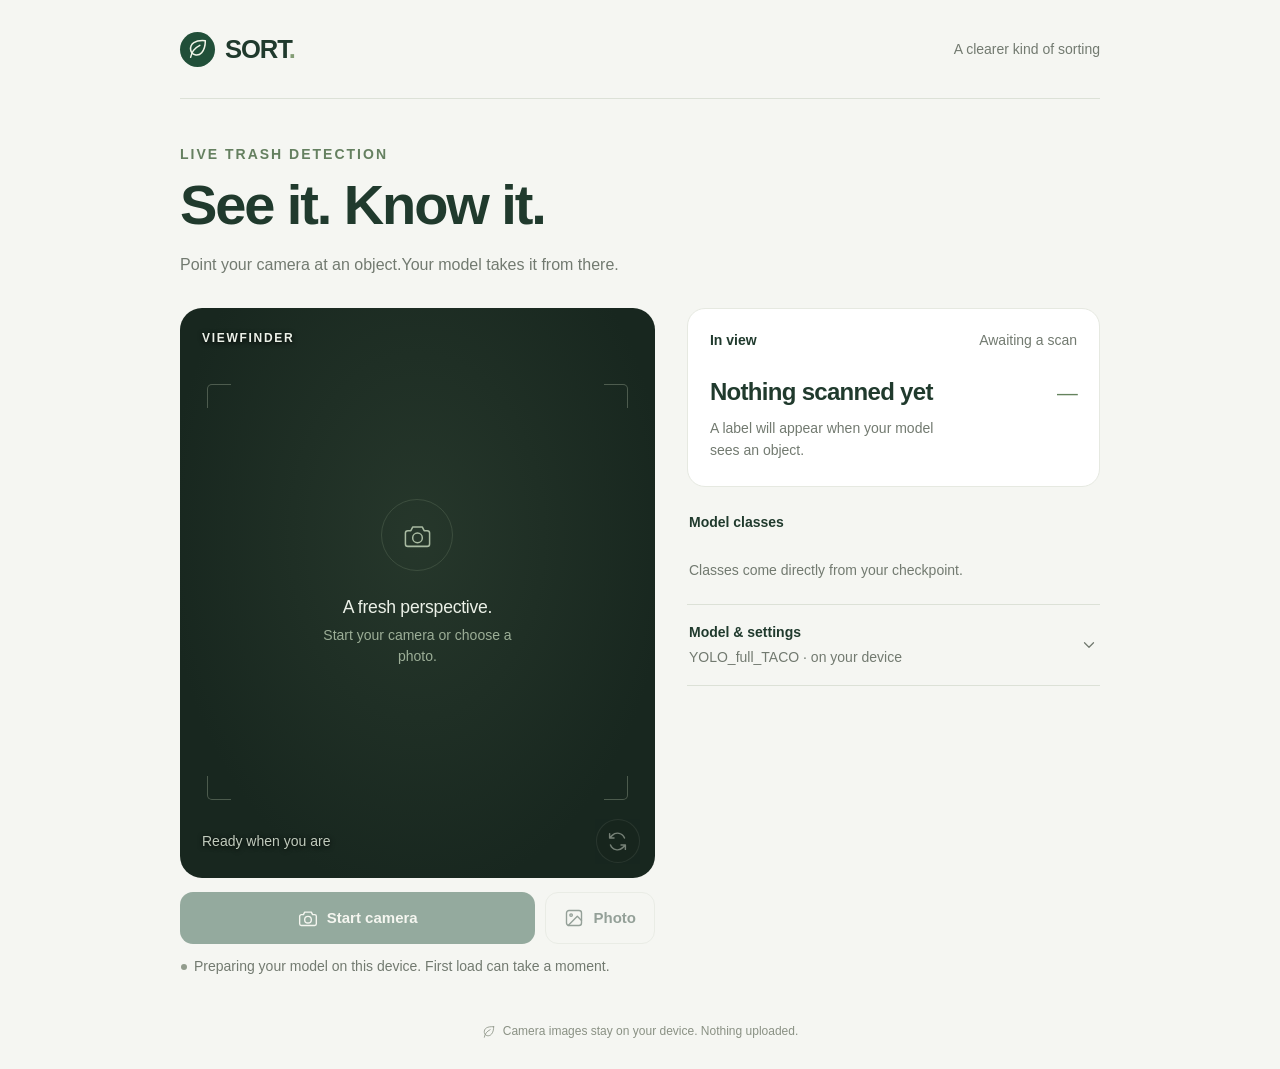
==== index.html @ fa32d5da "Publish SORT with TACO YOLO inference in the browser" ====
<!doctype html>
<html lang="en">
  <head>
    <meta charset="utf-8">
    <meta name="viewport" content="width=device-width, initial-scale=1, viewport-fit=cover">
    <meta name="theme-color" content="#f5f6f2">
    <meta name="description" content="Live trash detection on your phone. Camera images stay on your device.">
    <meta name="apple-mobile-web-app-capable" content="yes">
    <meta name="apple-mobile-web-app-status-bar-style" content="default">
    <title>SORT · Live trash detection</title>
    <link rel="icon" href="./icon.svg" type="image/svg+xml">
    <link rel="manifest" href="./manifest.webmanifest">
    <link rel="stylesheet" href="./styles.css">
    <script src="./browser-runtime.js" defer></script>
    <script src="./app.js" defer></script>
  </head>
  <body>
    <svg class="svg-definitions" xmlns="http://www.w3.org/2000/svg" aria-hidden="true">
      <symbol id="i-camera" viewBox="0 0 24 24"><path d="M8 5 6.5 8H4a2 2 0 0 0-2 2v9a2 2 0 0 0 2 2h16a2 2 0 0 0 2-2v-9a2 2 0 0 0-2-2h-2.5L16 5Z"/><circle cx="12" cy="14" r="4"/></symbol>
      <symbol id="i-flip" viewBox="0 0 24 24"><path d="M20 8a8.5 8.5 0 0 0-14-3L3 8m0-5v5h5M4 16a8.5 8.5 0 0 0 14 3l3-3m0 5v-5h-5"/></symbol>
      <symbol id="i-photo" viewBox="0 0 24 24"><rect x="3" y="3" width="18" height="18" rx="3"/><circle cx="8.5" cy="8.5" r="1.5"/><path d="m21 15-5-5L5 21"/></symbol>
      <symbol id="i-stop" viewBox="0 0 24 24"><rect x="5" y="5" width="14" height="14" rx="3"/></symbol>
      <symbol id="i-chevron" viewBox="0 0 24 24"><path d="m6 9 6 6 6-6"/></symbol>
      <symbol id="i-leaf" viewBox="0 0 24 24"><path d="M20 3C9 2 3 6 4 13c.8 5.7 8 7.4 12 3 3-3.3 4-8 4-13Z"/><path d="M4 21c1-6 4-10 10-13"/></symbol>
    </svg>
    <div class="app-shell">
      <header class="header">
        <a class="brand" href="./" aria-label="SORT home"><span class="brand-icon"><svg><use href="#i-leaf"/></svg></span><span>SORT<span class="brand-period">.</span></span></a>
        <span class="header-caption">A clearer kind of sorting</span>
      </header>

      <main>
        <section class="intro" aria-labelledby="page-title">
          <p class="eyebrow">LIVE TRASH DETECTION</p>
          <h1 id="page-title">See it. Know it.</h1>
          <p class="intro-copy">Point your camera at an object.<br>Your model takes it from there.</p>
        </section>

        <div class="workspace">
          <section class="scanner" aria-label="Camera and image scanner">
            <div class="viewfinder" id="viewfinder">
              <video id="camera" playsinline muted hidden aria-label="Live camera feed"></video>
              <img id="photo-preview" hidden alt="Selected photo for trash detection">
              <canvas id="overlay" aria-hidden="true"></canvas>
              <div class="viewfinder-top"><span class="viewfinder-label">VIEWFINDER</span><span class="live-badge" id="live-badge" hidden><span></span> LIVE</span></div>
              <div class="viewfinder-idle" id="viewfinder-idle">
                <div class="camera-glyph"><svg><use href="#i-camera"/></svg></div>
                <p>A fresh perspective.</p>
                <span>Start your camera or choose a photo.</span>
              </div>
              <div class="frame-corner top-left"></div><div class="frame-corner top-right"></div><div class="frame-corner bottom-left"></div><div class="frame-corner bottom-right"></div>
              <div class="viewfinder-bottom"><span id="scene-caption">Ready when you are</span><button class="icon-button flip-button" id="flip-camera" type="button" aria-label="Switch between front and back cameras" disabled><svg><use href="#i-flip"/></svg></button></div>
            </div>

            <div class="camera-controls">
              <button class="primary-button" id="toggle-camera" type="button"><svg><use id="camera-button-icon" href="#i-camera"/></svg><span id="camera-button-label">Start camera</span></button>
              <button class="secondary-button" id="choose-photo" type="button"><svg><use href="#i-photo"/></svg><span>Photo</span></button>
              <input type="file" id="photo-input" accept="image/*" capture="environment" hidden>
            </div>
            <div class="status-line" role="status" aria-live="polite"><span class="status-indicator" id="status-indicator" data-state="loading"></span><span id="status-text">Connecting to your model…</span></div>
          </section>

          <section class="insights" aria-label="Detection results and model settings">
            <div class="result-card">
              <div class="section-heading"><h2>In view</h2><span class="timing" id="timing">Awaiting a scan</span></div>
              <div class="primary-result"><div><p class="result-name" id="result-name">Nothing scanned yet</p><p class="result-description" id="result-description">A label will appear when your model sees an object.</p></div><span class="result-confidence" id="result-confidence">—</span></div>
              <div id="detections" class="detections" hidden></div>
            </div>

            <div class="class-section"><div class="section-heading"><h2 id="classes-title">Model classes</h2><span class="class-count" id="class-count"></span></div><div class="class-chips" id="class-chips"></div><p class="class-note" id="class-note">Classes come directly from your checkpoint.</p></div>

            <details class="model-settings" id="model-settings">
              <summary><span><span class="settings-title">Model &amp; settings</span><span class="settings-subtitle" id="model-summary">YOLO_full_TACO · on your device</span></span><svg><use href="#i-chevron"/></svg></summary>
              <div class="settings-content">
                <p class="field-label">YOUR MODEL</p>
                <code class="model-path" id="model-path">YOLO_full_TACO</code>
                <p class="settings-copy">The TACO-trained model runs on your phone. The first download is about 78 MB; speed depends on your device.</p>
                <button class="reload-button" id="reload-model" type="button">Reload model</button>
                <p class="model-message" id="model-message"></p>
                <div class="confidence-heading"><label for="confidence">Minimum confidence</label><output id="confidence-value" for="confidence">35%</output></div>
                <input type="range" id="confidence" min="0" max="100" step="1" value="35">
                <p class="settings-copy confidence-copy">Higher values show fewer, more confident detections.</p>
              </div>
            </details>
          </section>
        </div>
      </main>
      <footer><svg><use href="#i-leaf"/></svg><span>Camera images stay on your device. Nothing uploaded.</span></footer>
      <noscript><p class="noscript">Enable JavaScript to use the camera and see model predictions.</p></noscript>
    </div>
  </body>
</html>
---- styles.css ----
:root{color-scheme:light;--page:#f5f6f2;--ink:#203a2d;--muted:#727a70;--line:#dce1d7;--green:#214f39;--mint:#e5eddf;--white:#fff;--danger:#a34632;--amber:#93682d;font-family:Inter,"Avenir Next",Avenir,-apple-system,BlinkMacSystemFont,"Segoe UI",sans-serif;font-size:16px;line-height:1.5;font-synthesis:none}*{box-sizing:border-box}body{margin:0;background:var(--page);color:var(--ink);-webkit-font-smoothing:antialiased}button,input,summary{font:inherit}button,a,input,summary{-webkit-tap-highlight-color:transparent}button{cursor:pointer}button:disabled{cursor:default;opacity:.45}button:focus-visible,a:focus-visible,summary:focus-visible,input:focus-visible{outline:3px solid #86a78a;outline-offset:4px}svg{width:24px;height:24px;fill:none;stroke:currentColor;stroke-width:1.65;stroke-linecap:round;stroke-linejoin:round;flex-shrink:0}.svg-definitions{position:absolute;width:0;height:0;overflow:hidden}[hidden]{display:none!important}.app-shell{max-width:1000px;margin:auto;padding:0 40px}.header{display:flex;justify-content:space-between;align-items:center;padding:30px 0;border-bottom:1px solid var(--line)}.brand{display:inline-flex;align-items:center;gap:10px;color:var(--ink);text-decoration:none;font-size:1.6rem;letter-spacing:-1.1px;font-weight:800}.brand-period{color:#839d75}.brand-icon{display:grid;place-items:center;width:35px;height:35px;border-radius:50%;background:var(--green);color:#f2f5e9}.brand-icon svg{width:22px;height:22px}.header-caption{font-size:.875rem;color:var(--muted)}.intro{padding:45px 0 30px}.eyebrow{font-size:.875rem;letter-spacing:2px;font-weight:650;margin:0 0 8px;color:#658060}h1{font-size:clamp(2.35rem,5vw,3.5rem);line-height:1.13;letter-spacing:-2.1px;font-weight:550;margin:0}.intro-copy{color:var(--muted);margin:15px 0 0;font-size:1rem;line-height:1.65}.workspace{display:grid;grid-template-columns:minmax(0,1.15fr) minmax(0,1fr);gap:32px;align-items:start}.scanner,.insights{min-width:0}.viewfinder{position:relative;aspect-ratio:4/5;width:100%;max-height:570px;border-radius:22px;overflow:hidden;background:radial-gradient(ellipse at 50% 40%,#26372b 0,#18271f 75%);color:#ecf1e8;isolation:isolate}.viewfinder video,.viewfinder>img{position:absolute;inset:0;width:100%;height:100%;object-fit:contain;z-index:0}.viewfinder>canvas{position:absolute;inset:0;width:100%;height:100%;z-index:1;pointer-events:none}.viewfinder-top,.viewfinder-bottom{position:absolute;left:22px;right:22px;display:flex;justify-content:space-between;align-items:center;gap:8px;z-index:2}.viewfinder-top{top:21px}.viewfinder-label{font-size:.75rem;letter-spacing:1.7px;font-weight:600;text-shadow:0 1px 5px #000}.live-badge{display:flex;align-items:center;gap:6px;background:#163624cc;padding:5px 9px;border-radius:30px;font-size:.75rem;letter-spacing:1.2px}.live-badge>span{width:6px;height:6px;border-radius:50%;background:#bfe799}.viewfinder-bottom{bottom:15px;left:22px;right:15px}.viewfinder-bottom>span{color:#c1cbbd;font-size:.875rem;text-shadow:0 1px 5px #000;max-width:calc(100% - 55px)}.icon-button{width:44px;height:44px;display:grid;place-items:center;border:1px solid #f3f6ef2e;background:#17241bc9;border-radius:50%;color:#e8eee1}.icon-button svg{width:21px;height:21px}.viewfinder-idle{position:absolute;inset:0;display:flex;flex-direction:column;justify-content:center;align-items:center;text-align:center;padding:30px 25px 50px}.camera-glyph{width:72px;height:72px;display:grid;place-items:center;border:1px solid #82977d40;border-radius:50%;color:#a9bba2;margin-bottom:7px}.camera-glyph svg{width:29px;height:29px;stroke-width:1.25}.viewfinder-idle p{font-size:1.1rem;font-weight:500;margin:16px 0 4px;letter-spacing:-.25px}.viewfinder-idle>span{font-size:.875rem;color:#9cae97;max-width:230px}.frame-corner{position:absolute;width:24px;height:24px;border-color:#c5d4bb4d;border-style:solid;z-index:1;pointer-events:none}.top-left{left:27px;top:76px;border-width:1px 0 0 1px;border-radius:5px 0 0 0}.top-right{right:27px;top:76px;border-width:1px 1px 0 0;border-radius:0 5px 0 0}.bottom-left{left:27px;bottom:78px;border-width:0 0 1px 1px;border-radius:0 0 0 5px}.bottom-right{right:27px;bottom:78px;border-width:0 1px 1px 0;border-radius:0 0 5px 0}.camera-controls{display:flex;gap:10px;margin-top:14px}.primary-button,.secondary-button,.reload-button{min-height:52px;display:flex;align-items:center;justify-content:center;gap:9px;border-radius:13px;font-size:.9375rem;font-weight:550;border:1px solid transparent;transition:background .15s}.primary-button{flex:1;background:var(--green);color:#f5f7ef;padding:12px 16px}.primary-button:hover:enabled{background:#193e2b}.primary-button svg,.secondary-button svg{width:20px;height:20px}.secondary-button{padding:12px 18px;border-color:var(--line);background:transparent;color:var(--ink)}.secondary-button:hover:enabled{background:var(--mint)}.status-line{min-height:45px;display:flex;align-items:baseline;gap:7px;font-size:.875rem;color:var(--muted);padding:12px 1px 0}.status-indicator{width:6px;height:6px;background:#929c8d;border-radius:50%;flex-shrink:0;position:relative;top:-1px}.status-indicator[data-state=ready],.status-indicator[data-state=live]{background:#64825a}.status-indicator[data-state=error]{background:var(--danger)}.status-indicator[data-state=warning]{background:var(--amber)}.section-heading{display:flex;justify-content:space-between;align-items:baseline;gap:8px}h2{font-size:.875rem;font-weight:600;margin:0}.result-card{padding:21px 22px 24px;background:#fff;border:1px solid #e6e9e1;border-radius:18px}.timing,.class-count{font-size:.875rem;color:var(--muted);white-space:nowrap}.primary-result{display:flex;align-items:start;justify-content:space-between;gap:8px;margin-top:27px}.result-name{font-size:1.5rem;line-height:1.2;letter-spacing:-.7px;font-weight:550;margin:0;overflow-wrap:anywhere}.result-description{font-size:.875rem;line-height:1.6;color:var(--muted);margin:10px 0 0;max-width:235px}.result-confidence{color:#65835d;white-space:nowrap;font-size:1.3rem;line-height:1.4;letter-spacing:-.8px}.detections{border-top:1px solid var(--line);margin-top:22px;padding-top:10px}.detection-row{display:flex;justify-content:space-between;align-items:center;gap:10px;font-size:.875rem;padding:9px 0}.detection-row>span:first-child{display:flex;gap:8px;align-items:center;min-width:0;overflow-wrap:anywhere}.detection-color{width:7px;height:7px;border-radius:50%;flex-shrink:0}.detection-row small{color:var(--muted);font-size:.875rem}.detection-row>span:last-child{font-size:.875rem;color:var(--muted);white-space:nowrap}.class-section{padding:25px 2px 23px}.class-chips{display:flex;gap:7px;flex-wrap:wrap;margin-top:14px}.class-chip{font-size:.875rem;border-radius:7px;background:var(--mint);padding:5px 10px;line-height:1.5;color:#48633d;overflow-wrap:anywhere;max-width:100%;transition:background .15s}.class-chip.detected{background:var(--green);color:#fff}.class-note{font-size:.875rem;color:var(--muted);line-height:1.6;margin:12px 0 0}.model-settings{border-top:1px solid var(--line);border-bottom:1px solid var(--line)}.model-settings summary{list-style:none;display:flex;align-items:center;justify-content:space-between;gap:15px;min-height:80px;cursor:pointer;padding:15px 2px}.model-settings summary::-webkit-details-marker{display:none}.model-settings summary>span{display:flex;flex-direction:column;min-width:0;gap:4px}.settings-title{font-size:.875rem;font-weight:600}.settings-subtitle{font-size:.875rem;color:var(--muted);overflow-wrap:anywhere}.model-settings summary>svg{width:18px;height:18px;color:var(--muted);transition:transform .2s}.model-settings[open] summary>svg{transform:rotate(180deg)}.settings-content{padding:5px 2px 22px}.field-label{font-size:.875rem;font-weight:650;letter-spacing:1.15px;color:#658060;margin:0 0 9px}.model-path{display:block;border:1px solid var(--line);padding:12px;background:#edf0e8;border-radius:8px;font-size:.875rem;overflow-wrap:anywhere;word-break:break-word;line-height:1.6}.settings-copy{color:var(--muted);font-size:.875rem;line-height:1.65;margin:10px 0 13px}.reload-button{border-color:var(--line);background:transparent;color:var(--ink);min-height:44px;width:100%;font-size:.875rem;border-radius:8px}.reload-button:hover:enabled{background:var(--mint)}.model-message{font-size:.875rem;color:var(--muted);line-height:1.6;margin:9px 0 0;overflow-wrap:anywhere}.confidence-heading{display:flex;justify-content:space-between;gap:8px;border-top:1px solid var(--line);margin-top:22px;padding-top:20px;font-size:.875rem}.confidence-heading output{font-variant-numeric:tabular-nums;color:#5b7752}.settings-content input[type=range]{width:100%;min-height:44px;margin:0;accent-color:var(--green);cursor:pointer}.confidence-copy{font-size:.875rem;margin:0}footer{display:flex;gap:7px;align-items:center;justify-content:center;color:#8a9184;font-size:.75rem;line-height:1.6;padding:33px 0 max(28px,env(safe-area-inset-bottom))}footer svg{width:14px;height:14px;stroke-width:1.4}.noscript{color:var(--danger);font-size:.875rem}@media(min-width:740px){.intro-copy br{display:none}}@media(max-width:739px){.app-shell{max-width:500px;padding:0 23px}.header{padding:23px 0 20px}.brand{font-size:1.45rem}.brand-icon{width:32px;height:32px}.header-caption{font-size:.75rem;max-width:125px;text-align:right}.intro{padding:30px 0 25px}h1{font-size:2.65rem;letter-spacing:-1.7px}.eyebrow{font-size:.75rem;letter-spacing:1.65px}.intro-copy{font-size:.9375rem;margin-top:12px;line-height:1.6}.intro-copy br{display:none}.workspace{display:flex;flex-direction:column;gap:21px}.scanner,.insights{width:100%}.viewfinder{aspect-ratio:4/4.65;border-radius:19px}.viewfinder-top{top:19px}.viewfinder-idle{padding-bottom:37px}.primary-button,.secondary-button{min-height:52px}.status-line{padding-top:11px;min-height:38px;font-size:.875rem}.result-card{padding:18px 20px 21px}.primary-result{margin-top:19px}.result-name{font-size:1.45rem}.result-description{max-width:240px;margin-top:7px}.class-section{padding-top:23px;padding-bottom:20px}footer{padding-top:26px;font-size:.75rem;gap:5px}}@media(max-width:359px){.app-shell{padding:0 16px}.header-caption{max-width:110px}.primary-button,.secondary-button{padding:11px 12px}.viewfinder-idle>span{max-width:195px}}@media(max-height:550px) and (orientation:landscape){.app-shell{max-width:950px}.intro{padding:22px 0}.intro-copy br{display:none}.workspace{display:grid;grid-template-columns:minmax(0,1fr) minmax(0,1fr);gap:25px}.viewfinder{aspect-ratio:4/3}.frame-corner{display:none}.viewfinder-idle .camera-glyph{width:48px;height:48px}.viewfinder-idle{padding-top:50px;padding-bottom:40px}.viewfinder-idle p{margin-top:8px}.viewfinder-idle>span{display:none}}@media(prefers-reduced-motion:reduce){*{transition:none!important}}
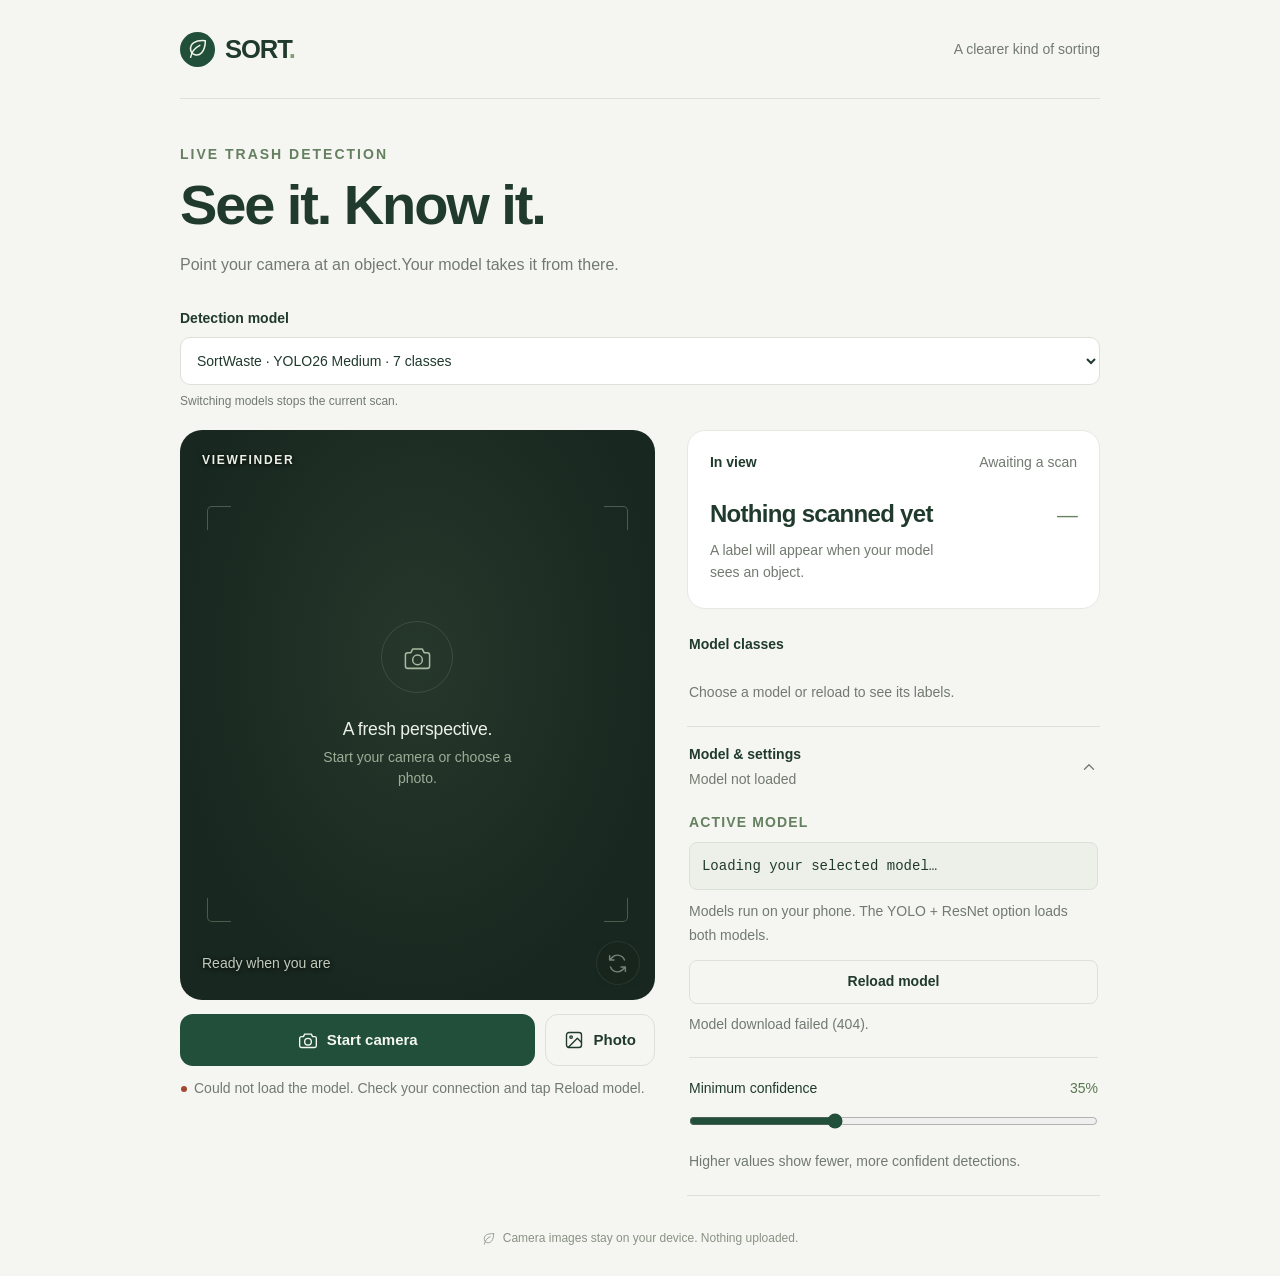
==== commit 68b7d621: "Add visible model selector and post-trained ResNet to SORT" ====
--- a/index.html
+++ b/index.html
@@ -10,9 +10,10 @@
     <title>SORT · Live trash detection</title>
     <link rel="icon" href="./icon.svg" type="image/svg+xml">
     <link rel="manifest" href="./manifest.webmanifest">
-    <link rel="stylesheet" href="./styles.css">
-    <script src="./browser-runtime.js" defer></script>
-    <script src="./app.js" defer></script>
+    <link rel="stylesheet" href="./styles.css?v=97f7a631ddb1">
+    <script src="./browser-runtime.js?v=97f7a631ddb1" defer></script>
+    <script src="./app.js?v=97f7a631ddb1" defer></script>
+    <meta name="sort-build" content="97f7a631ddb1">
   </head>
   <body>
     <svg class="svg-definitions" xmlns="http://www.w3.org/2000/svg" aria-hidden="true">
@@ -35,6 +36,12 @@
           <h1 id="page-title">See it. Know it.</h1>
           <p class="intro-copy">Point your camera at an object.<br>Your model takes it from there.</p>
         </section>
+
+        <div class="model-picker">
+          <label for="model-select">Detection model</label>
+          <select id="model-select" aria-describedby="model-select-note" disabled><option value="">Loading models…</option></select>
+          <p id="model-select-note">Switching models stops the current scan.</p>
+        </div>
 
         <div class="workspace">
           <section class="scanner" aria-label="Camera and image scanner">
@@ -70,11 +77,11 @@
             <div class="class-section"><div class="section-heading"><h2 id="classes-title">Model classes</h2><span class="class-count" id="class-count"></span></div><div class="class-chips" id="class-chips"></div><p class="class-note" id="class-note">Classes come directly from your checkpoint.</p></div>
 
             <details class="model-settings" id="model-settings">
-              <summary><span><span class="settings-title">Model &amp; settings</span><span class="settings-subtitle" id="model-summary">YOLO_full_TACO · on your device</span></span><svg><use href="#i-chevron"/></svg></summary>
+              <summary><span><span class="settings-title">Model &amp; settings</span><span class="settings-subtitle" id="model-summary">Choose a detection model</span></span><svg><use href="#i-chevron"/></svg></summary>
               <div class="settings-content">
-                <p class="field-label">YOUR MODEL</p>
-                <code class="model-path" id="model-path">YOLO_full_TACO</code>
-                <p class="settings-copy">The TACO-trained model runs on your phone. The first download is about 78 MB; speed depends on your device.</p>
+                <p class="field-label">ACTIVE MODEL</p>
+                <code class="model-path" id="model-path">Loading your selected model…</code>
+                <p class="settings-copy">Models run on your phone. The YOLO + ResNet option loads both models.</p>
                 <button class="reload-button" id="reload-model" type="button">Reload model</button>
                 <p class="model-message" id="model-message"></p>
                 <div class="confidence-heading"><label for="confidence">Minimum confidence</label><output id="confidence-value" for="confidence">35%</output></div>
--- a/styles.css
+++ b/styles.css
@@ -1 +1,3 @@
 :root{color-scheme:light;--page:#f5f6f2;--ink:#203a2d;--muted:#727a70;--line:#dce1d7;--green:#214f39;--mint:#e5eddf;--white:#fff;--danger:#a34632;--amber:#93682d;font-family:Inter,"Avenir Next",Avenir,-apple-system,BlinkMacSystemFont,"Segoe UI",sans-serif;font-size:16px;line-height:1.5;font-synthesis:none}*{box-sizing:border-box}body{margin:0;background:var(--page);color:var(--ink);-webkit-font-smoothing:antialiased}button,input,summary{font:inherit}button,a,input,summary{-webkit-tap-highlight-color:transparent}button{cursor:pointer}button:disabled{cursor:default;opacity:.45}button:focus-visible,a:focus-visible,summary:focus-visible,input:focus-visible{outline:3px solid #86a78a;outline-offset:4px}svg{width:24px;height:24px;fill:none;stroke:currentColor;stroke-width:1.65;stroke-linecap:round;stroke-linejoin:round;flex-shrink:0}.svg-definitions{position:absolute;width:0;height:0;overflow:hidden}[hidden]{display:none!important}.app-shell{max-width:1000px;margin:auto;padding:0 40px}.header{display:flex;justify-content:space-between;align-items:center;padding:30px 0;border-bottom:1px solid var(--line)}.brand{display:inline-flex;align-items:center;gap:10px;color:var(--ink);text-decoration:none;font-size:1.6rem;letter-spacing:-1.1px;font-weight:800}.brand-period{color:#839d75}.brand-icon{display:grid;place-items:center;width:35px;height:35px;border-radius:50%;background:var(--green);color:#f2f5e9}.brand-icon svg{width:22px;height:22px}.header-caption{font-size:.875rem;color:var(--muted)}.intro{padding:45px 0 30px}.eyebrow{font-size:.875rem;letter-spacing:2px;font-weight:650;margin:0 0 8px;color:#658060}h1{font-size:clamp(2.35rem,5vw,3.5rem);line-height:1.13;letter-spacing:-2.1px;font-weight:550;margin:0}.intro-copy{color:var(--muted);margin:15px 0 0;font-size:1rem;line-height:1.65}.workspace{display:grid;grid-template-columns:minmax(0,1.15fr) minmax(0,1fr);gap:32px;align-items:start}.scanner,.insights{min-width:0}.viewfinder{position:relative;aspect-ratio:4/5;width:100%;max-height:570px;border-radius:22px;overflow:hidden;background:radial-gradient(ellipse at 50% 40%,#26372b 0,#18271f 75%);color:#ecf1e8;isolation:isolate}.viewfinder video,.viewfinder>img{position:absolute;inset:0;width:100%;height:100%;object-fit:contain;z-index:0}.viewfinder>canvas{position:absolute;inset:0;width:100%;height:100%;z-index:1;pointer-events:none}.viewfinder-top,.viewfinder-bottom{position:absolute;left:22px;right:22px;display:flex;justify-content:space-between;align-items:center;gap:8px;z-index:2}.viewfinder-top{top:21px}.viewfinder-label{font-size:.75rem;letter-spacing:1.7px;font-weight:600;text-shadow:0 1px 5px #000}.live-badge{display:flex;align-items:center;gap:6px;background:#163624cc;padding:5px 9px;border-radius:30px;font-size:.75rem;letter-spacing:1.2px}.live-badge>span{width:6px;height:6px;border-radius:50%;background:#bfe799}.viewfinder-bottom{bottom:15px;left:22px;right:15px}.viewfinder-bottom>span{color:#c1cbbd;font-size:.875rem;text-shadow:0 1px 5px #000;max-width:calc(100% - 55px)}.icon-button{width:44px;height:44px;display:grid;place-items:center;border:1px solid #f3f6ef2e;background:#17241bc9;border-radius:50%;color:#e8eee1}.icon-button svg{width:21px;height:21px}.viewfinder-idle{position:absolute;inset:0;display:flex;flex-direction:column;justify-content:center;align-items:center;text-align:center;padding:30px 25px 50px}.camera-glyph{width:72px;height:72px;display:grid;place-items:center;border:1px solid #82977d40;border-radius:50%;color:#a9bba2;margin-bottom:7px}.camera-glyph svg{width:29px;height:29px;stroke-width:1.25}.viewfinder-idle p{font-size:1.1rem;font-weight:500;margin:16px 0 4px;letter-spacing:-.25px}.viewfinder-idle>span{font-size:.875rem;color:#9cae97;max-width:230px}.frame-corner{position:absolute;width:24px;height:24px;border-color:#c5d4bb4d;border-style:solid;z-index:1;pointer-events:none}.top-left{left:27px;top:76px;border-width:1px 0 0 1px;border-radius:5px 0 0 0}.top-right{right:27px;top:76px;border-width:1px 1px 0 0;border-radius:0 5px 0 0}.bottom-left{left:27px;bottom:78px;border-width:0 0 1px 1px;border-radius:0 0 0 5px}.bottom-right{right:27px;bottom:78px;border-width:0 1px 1px 0;border-radius:0 0 5px 0}.camera-controls{display:flex;gap:10px;margin-top:14px}.primary-button,.secondary-button,.reload-button{min-height:52px;display:flex;align-items:center;justify-content:center;gap:9px;border-radius:13px;font-size:.9375rem;font-weight:550;border:1px solid transparent;transition:background .15s}.primary-button{flex:1;background:var(--green);color:#f5f7ef;padding:12px 16px}.primary-button:hover:enabled{background:#193e2b}.primary-button svg,.secondary-button svg{width:20px;height:20px}.secondary-button{padding:12px 18px;border-color:var(--line);background:transparent;color:var(--ink)}.secondary-button:hover:enabled{background:var(--mint)}.status-line{min-height:45px;display:flex;align-items:baseline;gap:7px;font-size:.875rem;color:var(--muted);padding:12px 1px 0}.status-indicator{width:6px;height:6px;background:#929c8d;border-radius:50%;flex-shrink:0;position:relative;top:-1px}.status-indicator[data-state=ready],.status-indicator[data-state=live]{background:#64825a}.status-indicator[data-state=error]{background:var(--danger)}.status-indicator[data-state=warning]{background:var(--amber)}.section-heading{display:flex;justify-content:space-between;align-items:baseline;gap:8px}h2{font-size:.875rem;font-weight:600;margin:0}.result-card{padding:21px 22px 24px;background:#fff;border:1px solid #e6e9e1;border-radius:18px}.timing,.class-count{font-size:.875rem;color:var(--muted);white-space:nowrap}.primary-result{display:flex;align-items:start;justify-content:space-between;gap:8px;margin-top:27px}.result-name{font-size:1.5rem;line-height:1.2;letter-spacing:-.7px;font-weight:550;margin:0;overflow-wrap:anywhere}.result-description{font-size:.875rem;line-height:1.6;color:var(--muted);margin:10px 0 0;max-width:235px}.result-confidence{color:#65835d;white-space:nowrap;font-size:1.3rem;line-height:1.4;letter-spacing:-.8px}.detections{border-top:1px solid var(--line);margin-top:22px;padding-top:10px}.detection-row{display:flex;justify-content:space-between;align-items:center;gap:10px;font-size:.875rem;padding:9px 0}.detection-row>span:first-child{display:flex;gap:8px;align-items:center;min-width:0;overflow-wrap:anywhere}.detection-color{width:7px;height:7px;border-radius:50%;flex-shrink:0}.detection-row small{color:var(--muted);font-size:.875rem}.detection-row>span:last-child{font-size:.875rem;color:var(--muted);white-space:nowrap}.class-section{padding:25px 2px 23px}.class-chips{display:flex;gap:7px;flex-wrap:wrap;margin-top:14px}.class-chip{font-size:.875rem;border-radius:7px;background:var(--mint);padding:5px 10px;line-height:1.5;color:#48633d;overflow-wrap:anywhere;max-width:100%;transition:background .15s}.class-chip.detected{background:var(--green);color:#fff}.class-note{font-size:.875rem;color:var(--muted);line-height:1.6;margin:12px 0 0}.model-settings{border-top:1px solid var(--line);border-bottom:1px solid var(--line)}.model-settings summary{list-style:none;display:flex;align-items:center;justify-content:space-between;gap:15px;min-height:80px;cursor:pointer;padding:15px 2px}.model-settings summary::-webkit-details-marker{display:none}.model-settings summary>span{display:flex;flex-direction:column;min-width:0;gap:4px}.settings-title{font-size:.875rem;font-weight:600}.settings-subtitle{font-size:.875rem;color:var(--muted);overflow-wrap:anywhere}.model-settings summary>svg{width:18px;height:18px;color:var(--muted);transition:transform .2s}.model-settings[open] summary>svg{transform:rotate(180deg)}.settings-content{padding:5px 2px 22px}.field-label{font-size:.875rem;font-weight:650;letter-spacing:1.15px;color:#658060;margin:0 0 9px}.model-path{display:block;border:1px solid var(--line);padding:12px;background:#edf0e8;border-radius:8px;font-size:.875rem;overflow-wrap:anywhere;word-break:break-word;line-height:1.6}.settings-copy{color:var(--muted);font-size:.875rem;line-height:1.65;margin:10px 0 13px}.reload-button{border-color:var(--line);background:transparent;color:var(--ink);min-height:44px;width:100%;font-size:.875rem;border-radius:8px}.reload-button:hover:enabled{background:var(--mint)}.model-message{font-size:.875rem;color:var(--muted);line-height:1.6;margin:9px 0 0;overflow-wrap:anywhere}.confidence-heading{display:flex;justify-content:space-between;gap:8px;border-top:1px solid var(--line);margin-top:22px;padding-top:20px;font-size:.875rem}.confidence-heading output{font-variant-numeric:tabular-nums;color:#5b7752}.settings-content input[type=range]{width:100%;min-height:44px;margin:0;accent-color:var(--green);cursor:pointer}.confidence-copy{font-size:.875rem;margin:0}footer{display:flex;gap:7px;align-items:center;justify-content:center;color:#8a9184;font-size:.75rem;line-height:1.6;padding:33px 0 max(28px,env(safe-area-inset-bottom))}footer svg{width:14px;height:14px;stroke-width:1.4}.noscript{color:var(--danger);font-size:.875rem}@media(min-width:740px){.intro-copy br{display:none}}@media(max-width:739px){.app-shell{max-width:500px;padding:0 23px}.header{padding:23px 0 20px}.brand{font-size:1.45rem}.brand-icon{width:32px;height:32px}.header-caption{font-size:.75rem;max-width:125px;text-align:right}.intro{padding:30px 0 25px}h1{font-size:2.65rem;letter-spacing:-1.7px}.eyebrow{font-size:.75rem;letter-spacing:1.65px}.intro-copy{font-size:.9375rem;margin-top:12px;line-height:1.6}.intro-copy br{display:none}.workspace{display:flex;flex-direction:column;gap:21px}.scanner,.insights{width:100%}.viewfinder{aspect-ratio:4/4.65;border-radius:19px}.viewfinder-top{top:19px}.viewfinder-idle{padding-bottom:37px}.primary-button,.secondary-button{min-height:52px}.status-line{padding-top:11px;min-height:38px;font-size:.875rem}.result-card{padding:18px 20px 21px}.primary-result{margin-top:19px}.result-name{font-size:1.45rem}.result-description{max-width:240px;margin-top:7px}.class-section{padding-top:23px;padding-bottom:20px}footer{padding-top:26px;font-size:.75rem;gap:5px}}@media(max-width:359px){.app-shell{padding:0 16px}.header-caption{max-width:110px}.primary-button,.secondary-button{padding:11px 12px}.viewfinder-idle>span{max-width:195px}}@media(max-height:550px) and (orientation:landscape){.app-shell{max-width:950px}.intro{padding:22px 0}.intro-copy br{display:none}.workspace{display:grid;grid-template-columns:minmax(0,1fr) minmax(0,1fr);gap:25px}.viewfinder{aspect-ratio:4/3}.frame-corner{display:none}.viewfinder-idle .camera-glyph{width:48px;height:48px}.viewfinder-idle{padding-top:50px;padding-bottom:40px}.viewfinder-idle p{margin-top:8px}.viewfinder-idle>span{display:none}}@media(prefers-reduced-motion:reduce){*{transition:none!important}}
+
+.model-picker{margin-bottom:20px}.model-picker label{display:block;font-size:.875rem;font-weight:600;margin-bottom:8px}.model-picker select{font:inherit;width:100%;min-height:48px;padding:10px 32px 10px 12px;color:var(--ink);background:var(--white);border:1px solid var(--line);border-radius:10px;font-size:.875rem;cursor:pointer}.model-picker select:focus-visible{outline:3px solid #86a78a;outline-offset:4px}.model-picker select:disabled{opacity:.6;cursor:default}.model-picker p{margin:7px 0 0;color:var(--muted);font-size:.75rem}
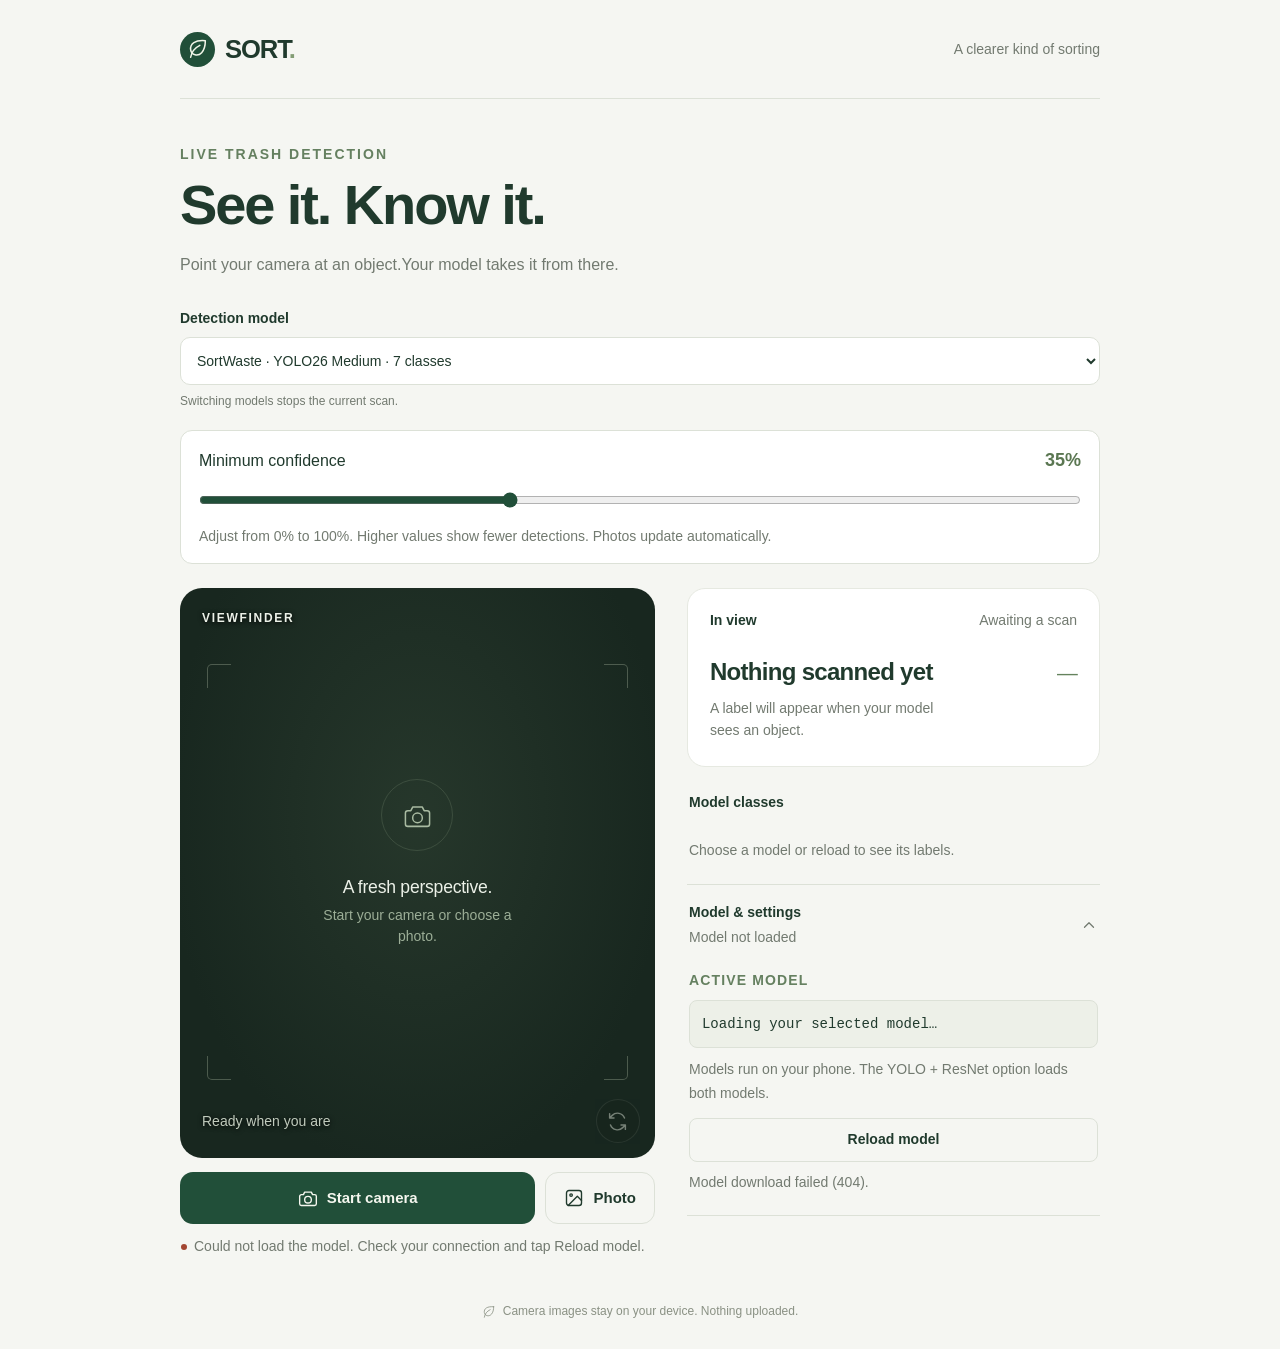
==== commit 86a18e94: "Add TACO post-trained pipeline and visible confidence control" ====
--- a/index.html
+++ b/index.html
@@ -10,10 +10,10 @@
     <title>SORT · Live trash detection</title>
     <link rel="icon" href="./icon.svg" type="image/svg+xml">
     <link rel="manifest" href="./manifest.webmanifest">
-    <link rel="stylesheet" href="./styles.css?v=97f7a631ddb1">
-    <script src="./browser-runtime.js?v=97f7a631ddb1" defer></script>
-    <script src="./app.js?v=97f7a631ddb1" defer></script>
-    <meta name="sort-build" content="97f7a631ddb1">
+    <link rel="stylesheet" href="./styles.css?v=d5b8734e0696">
+    <script src="./browser-runtime.js?v=d5b8734e0696" defer></script>
+    <script src="./app.js?v=d5b8734e0696" defer></script>
+    <meta name="sort-build" content="d5b8734e0696">
   </head>
   <body>
     <svg class="svg-definitions" xmlns="http://www.w3.org/2000/svg" aria-hidden="true">
@@ -41,6 +41,12 @@
           <label for="model-select">Detection model</label>
           <select id="model-select" aria-describedby="model-select-note" disabled><option value="">Loading models…</option></select>
           <p id="model-select-note">Switching models stops the current scan.</p>
+        </div>
+
+        <div class="confidence-control">
+          <div class="confidence-heading"><label for="confidence">Minimum confidence</label><output id="confidence-value" for="confidence">35%</output></div>
+          <input type="range" id="confidence" min="0" max="100" step="1" value="35" aria-describedby="confidence-help">
+          <p id="confidence-help" class="confidence-copy">Adjust from 0% to 100%. Higher values show fewer detections. Photos update automatically.</p>
         </div>
 
         <div class="workspace">
@@ -84,9 +90,6 @@
                 <p class="settings-copy">Models run on your phone. The YOLO + ResNet option loads both models.</p>
                 <button class="reload-button" id="reload-model" type="button">Reload model</button>
                 <p class="model-message" id="model-message"></p>
-                <div class="confidence-heading"><label for="confidence">Minimum confidence</label><output id="confidence-value" for="confidence">35%</output></div>
-                <input type="range" id="confidence" min="0" max="100" step="1" value="35">
-                <p class="settings-copy confidence-copy">Higher values show fewer, more confident detections.</p>
               </div>
             </details>
           </section>
--- a/styles.css
+++ b/styles.css
@@ -1,3 +1,5 @@
 :root{color-scheme:light;--page:#f5f6f2;--ink:#203a2d;--muted:#727a70;--line:#dce1d7;--green:#214f39;--mint:#e5eddf;--white:#fff;--danger:#a34632;--amber:#93682d;font-family:Inter,"Avenir Next",Avenir,-apple-system,BlinkMacSystemFont,"Segoe UI",sans-serif;font-size:16px;line-height:1.5;font-synthesis:none}*{box-sizing:border-box}body{margin:0;background:var(--page);color:var(--ink);-webkit-font-smoothing:antialiased}button,input,summary{font:inherit}button,a,input,summary{-webkit-tap-highlight-color:transparent}button{cursor:pointer}button:disabled{cursor:default;opacity:.45}button:focus-visible,a:focus-visible,summary:focus-visible,input:focus-visible{outline:3px solid #86a78a;outline-offset:4px}svg{width:24px;height:24px;fill:none;stroke:currentColor;stroke-width:1.65;stroke-linecap:round;stroke-linejoin:round;flex-shrink:0}.svg-definitions{position:absolute;width:0;height:0;overflow:hidden}[hidden]{display:none!important}.app-shell{max-width:1000px;margin:auto;padding:0 40px}.header{display:flex;justify-content:space-between;align-items:center;padding:30px 0;border-bottom:1px solid var(--line)}.brand{display:inline-flex;align-items:center;gap:10px;color:var(--ink);text-decoration:none;font-size:1.6rem;letter-spacing:-1.1px;font-weight:800}.brand-period{color:#839d75}.brand-icon{display:grid;place-items:center;width:35px;height:35px;border-radius:50%;background:var(--green);color:#f2f5e9}.brand-icon svg{width:22px;height:22px}.header-caption{font-size:.875rem;color:var(--muted)}.intro{padding:45px 0 30px}.eyebrow{font-size:.875rem;letter-spacing:2px;font-weight:650;margin:0 0 8px;color:#658060}h1{font-size:clamp(2.35rem,5vw,3.5rem);line-height:1.13;letter-spacing:-2.1px;font-weight:550;margin:0}.intro-copy{color:var(--muted);margin:15px 0 0;font-size:1rem;line-height:1.65}.workspace{display:grid;grid-template-columns:minmax(0,1.15fr) minmax(0,1fr);gap:32px;align-items:start}.scanner,.insights{min-width:0}.viewfinder{position:relative;aspect-ratio:4/5;width:100%;max-height:570px;border-radius:22px;overflow:hidden;background:radial-gradient(ellipse at 50% 40%,#26372b 0,#18271f 75%);color:#ecf1e8;isolation:isolate}.viewfinder video,.viewfinder>img{position:absolute;inset:0;width:100%;height:100%;object-fit:contain;z-index:0}.viewfinder>canvas{position:absolute;inset:0;width:100%;height:100%;z-index:1;pointer-events:none}.viewfinder-top,.viewfinder-bottom{position:absolute;left:22px;right:22px;display:flex;justify-content:space-between;align-items:center;gap:8px;z-index:2}.viewfinder-top{top:21px}.viewfinder-label{font-size:.75rem;letter-spacing:1.7px;font-weight:600;text-shadow:0 1px 5px #000}.live-badge{display:flex;align-items:center;gap:6px;background:#163624cc;padding:5px 9px;border-radius:30px;font-size:.75rem;letter-spacing:1.2px}.live-badge>span{width:6px;height:6px;border-radius:50%;background:#bfe799}.viewfinder-bottom{bottom:15px;left:22px;right:15px}.viewfinder-bottom>span{color:#c1cbbd;font-size:.875rem;text-shadow:0 1px 5px #000;max-width:calc(100% - 55px)}.icon-button{width:44px;height:44px;display:grid;place-items:center;border:1px solid #f3f6ef2e;background:#17241bc9;border-radius:50%;color:#e8eee1}.icon-button svg{width:21px;height:21px}.viewfinder-idle{position:absolute;inset:0;display:flex;flex-direction:column;justify-content:center;align-items:center;text-align:center;padding:30px 25px 50px}.camera-glyph{width:72px;height:72px;display:grid;place-items:center;border:1px solid #82977d40;border-radius:50%;color:#a9bba2;margin-bottom:7px}.camera-glyph svg{width:29px;height:29px;stroke-width:1.25}.viewfinder-idle p{font-size:1.1rem;font-weight:500;margin:16px 0 4px;letter-spacing:-.25px}.viewfinder-idle>span{font-size:.875rem;color:#9cae97;max-width:230px}.frame-corner{position:absolute;width:24px;height:24px;border-color:#c5d4bb4d;border-style:solid;z-index:1;pointer-events:none}.top-left{left:27px;top:76px;border-width:1px 0 0 1px;border-radius:5px 0 0 0}.top-right{right:27px;top:76px;border-width:1px 1px 0 0;border-radius:0 5px 0 0}.bottom-left{left:27px;bottom:78px;border-width:0 0 1px 1px;border-radius:0 0 0 5px}.bottom-right{right:27px;bottom:78px;border-width:0 1px 1px 0;border-radius:0 0 5px 0}.camera-controls{display:flex;gap:10px;margin-top:14px}.primary-button,.secondary-button,.reload-button{min-height:52px;display:flex;align-items:center;justify-content:center;gap:9px;border-radius:13px;font-size:.9375rem;font-weight:550;border:1px solid transparent;transition:background .15s}.primary-button{flex:1;background:var(--green);color:#f5f7ef;padding:12px 16px}.primary-button:hover:enabled{background:#193e2b}.primary-button svg,.secondary-button svg{width:20px;height:20px}.secondary-button{padding:12px 18px;border-color:var(--line);background:transparent;color:var(--ink)}.secondary-button:hover:enabled{background:var(--mint)}.status-line{min-height:45px;display:flex;align-items:baseline;gap:7px;font-size:.875rem;color:var(--muted);padding:12px 1px 0}.status-indicator{width:6px;height:6px;background:#929c8d;border-radius:50%;flex-shrink:0;position:relative;top:-1px}.status-indicator[data-state=ready],.status-indicator[data-state=live]{background:#64825a}.status-indicator[data-state=error]{background:var(--danger)}.status-indicator[data-state=warning]{background:var(--amber)}.section-heading{display:flex;justify-content:space-between;align-items:baseline;gap:8px}h2{font-size:.875rem;font-weight:600;margin:0}.result-card{padding:21px 22px 24px;background:#fff;border:1px solid #e6e9e1;border-radius:18px}.timing,.class-count{font-size:.875rem;color:var(--muted);white-space:nowrap}.primary-result{display:flex;align-items:start;justify-content:space-between;gap:8px;margin-top:27px}.result-name{font-size:1.5rem;line-height:1.2;letter-spacing:-.7px;font-weight:550;margin:0;overflow-wrap:anywhere}.result-description{font-size:.875rem;line-height:1.6;color:var(--muted);margin:10px 0 0;max-width:235px}.result-confidence{color:#65835d;white-space:nowrap;font-size:1.3rem;line-height:1.4;letter-spacing:-.8px}.detections{border-top:1px solid var(--line);margin-top:22px;padding-top:10px}.detection-row{display:flex;justify-content:space-between;align-items:center;gap:10px;font-size:.875rem;padding:9px 0}.detection-row>span:first-child{display:flex;gap:8px;align-items:center;min-width:0;overflow-wrap:anywhere}.detection-color{width:7px;height:7px;border-radius:50%;flex-shrink:0}.detection-row small{color:var(--muted);font-size:.875rem}.detection-row>span:last-child{font-size:.875rem;color:var(--muted);white-space:nowrap}.class-section{padding:25px 2px 23px}.class-chips{display:flex;gap:7px;flex-wrap:wrap;margin-top:14px}.class-chip{font-size:.875rem;border-radius:7px;background:var(--mint);padding:5px 10px;line-height:1.5;color:#48633d;overflow-wrap:anywhere;max-width:100%;transition:background .15s}.class-chip.detected{background:var(--green);color:#fff}.class-note{font-size:.875rem;color:var(--muted);line-height:1.6;margin:12px 0 0}.model-settings{border-top:1px solid var(--line);border-bottom:1px solid var(--line)}.model-settings summary{list-style:none;display:flex;align-items:center;justify-content:space-between;gap:15px;min-height:80px;cursor:pointer;padding:15px 2px}.model-settings summary::-webkit-details-marker{display:none}.model-settings summary>span{display:flex;flex-direction:column;min-width:0;gap:4px}.settings-title{font-size:.875rem;font-weight:600}.settings-subtitle{font-size:.875rem;color:var(--muted);overflow-wrap:anywhere}.model-settings summary>svg{width:18px;height:18px;color:var(--muted);transition:transform .2s}.model-settings[open] summary>svg{transform:rotate(180deg)}.settings-content{padding:5px 2px 22px}.field-label{font-size:.875rem;font-weight:650;letter-spacing:1.15px;color:#658060;margin:0 0 9px}.model-path{display:block;border:1px solid var(--line);padding:12px;background:#edf0e8;border-radius:8px;font-size:.875rem;overflow-wrap:anywhere;word-break:break-word;line-height:1.6}.settings-copy{color:var(--muted);font-size:.875rem;line-height:1.65;margin:10px 0 13px}.reload-button{border-color:var(--line);background:transparent;color:var(--ink);min-height:44px;width:100%;font-size:.875rem;border-radius:8px}.reload-button:hover:enabled{background:var(--mint)}.model-message{font-size:.875rem;color:var(--muted);line-height:1.6;margin:9px 0 0;overflow-wrap:anywhere}.confidence-heading{display:flex;justify-content:space-between;gap:8px;border-top:1px solid var(--line);margin-top:22px;padding-top:20px;font-size:.875rem}.confidence-heading output{font-variant-numeric:tabular-nums;color:#5b7752}.settings-content input[type=range]{width:100%;min-height:44px;margin:0;accent-color:var(--green);cursor:pointer}.confidence-copy{font-size:.875rem;margin:0}footer{display:flex;gap:7px;align-items:center;justify-content:center;color:#8a9184;font-size:.75rem;line-height:1.6;padding:33px 0 max(28px,env(safe-area-inset-bottom))}footer svg{width:14px;height:14px;stroke-width:1.4}.noscript{color:var(--danger);font-size:.875rem}@media(min-width:740px){.intro-copy br{display:none}}@media(max-width:739px){.app-shell{max-width:500px;padding:0 23px}.header{padding:23px 0 20px}.brand{font-size:1.45rem}.brand-icon{width:32px;height:32px}.header-caption{font-size:.75rem;max-width:125px;text-align:right}.intro{padding:30px 0 25px}h1{font-size:2.65rem;letter-spacing:-1.7px}.eyebrow{font-size:.75rem;letter-spacing:1.65px}.intro-copy{font-size:.9375rem;margin-top:12px;line-height:1.6}.intro-copy br{display:none}.workspace{display:flex;flex-direction:column;gap:21px}.scanner,.insights{width:100%}.viewfinder{aspect-ratio:4/4.65;border-radius:19px}.viewfinder-top{top:19px}.viewfinder-idle{padding-bottom:37px}.primary-button,.secondary-button{min-height:52px}.status-line{padding-top:11px;min-height:38px;font-size:.875rem}.result-card{padding:18px 20px 21px}.primary-result{margin-top:19px}.result-name{font-size:1.45rem}.result-description{max-width:240px;margin-top:7px}.class-section{padding-top:23px;padding-bottom:20px}footer{padding-top:26px;font-size:.75rem;gap:5px}}@media(max-width:359px){.app-shell{padding:0 16px}.header-caption{max-width:110px}.primary-button,.secondary-button{padding:11px 12px}.viewfinder-idle>span{max-width:195px}}@media(max-height:550px) and (orientation:landscape){.app-shell{max-width:950px}.intro{padding:22px 0}.intro-copy br{display:none}.workspace{display:grid;grid-template-columns:minmax(0,1fr) minmax(0,1fr);gap:25px}.viewfinder{aspect-ratio:4/3}.frame-corner{display:none}.viewfinder-idle .camera-glyph{width:48px;height:48px}.viewfinder-idle{padding-top:50px;padding-bottom:40px}.viewfinder-idle p{margin-top:8px}.viewfinder-idle>span{display:none}}@media(prefers-reduced-motion:reduce){*{transition:none!important}}
 
 .model-picker{margin-bottom:20px}.model-picker label{display:block;font-size:.875rem;font-weight:600;margin-bottom:8px}.model-picker select{font:inherit;width:100%;min-height:48px;padding:10px 32px 10px 12px;color:var(--ink);background:var(--white);border:1px solid var(--line);border-radius:10px;font-size:.875rem;cursor:pointer}.model-picker select:focus-visible{outline:3px solid #86a78a;outline-offset:4px}.model-picker select:disabled{opacity:.6;cursor:default}.model-picker p{margin:7px 0 0;color:var(--muted);font-size:.75rem}
+
+.confidence-control{margin:0 0 24px;padding:16px 18px;background:var(--white);border:1px solid var(--line);border-radius:12px}.confidence-control .confidence-heading{border:0;margin:0;padding:0;font-size:1rem;align-items:center}.confidence-control output{font-weight:650;font-size:1.125rem}.confidence-control input[type=range]{width:100%;margin:12px 0;min-height:28px;accent-color:var(--green)}.confidence-control .confidence-copy{color:var(--muted);font-size:.875rem;margin:0}
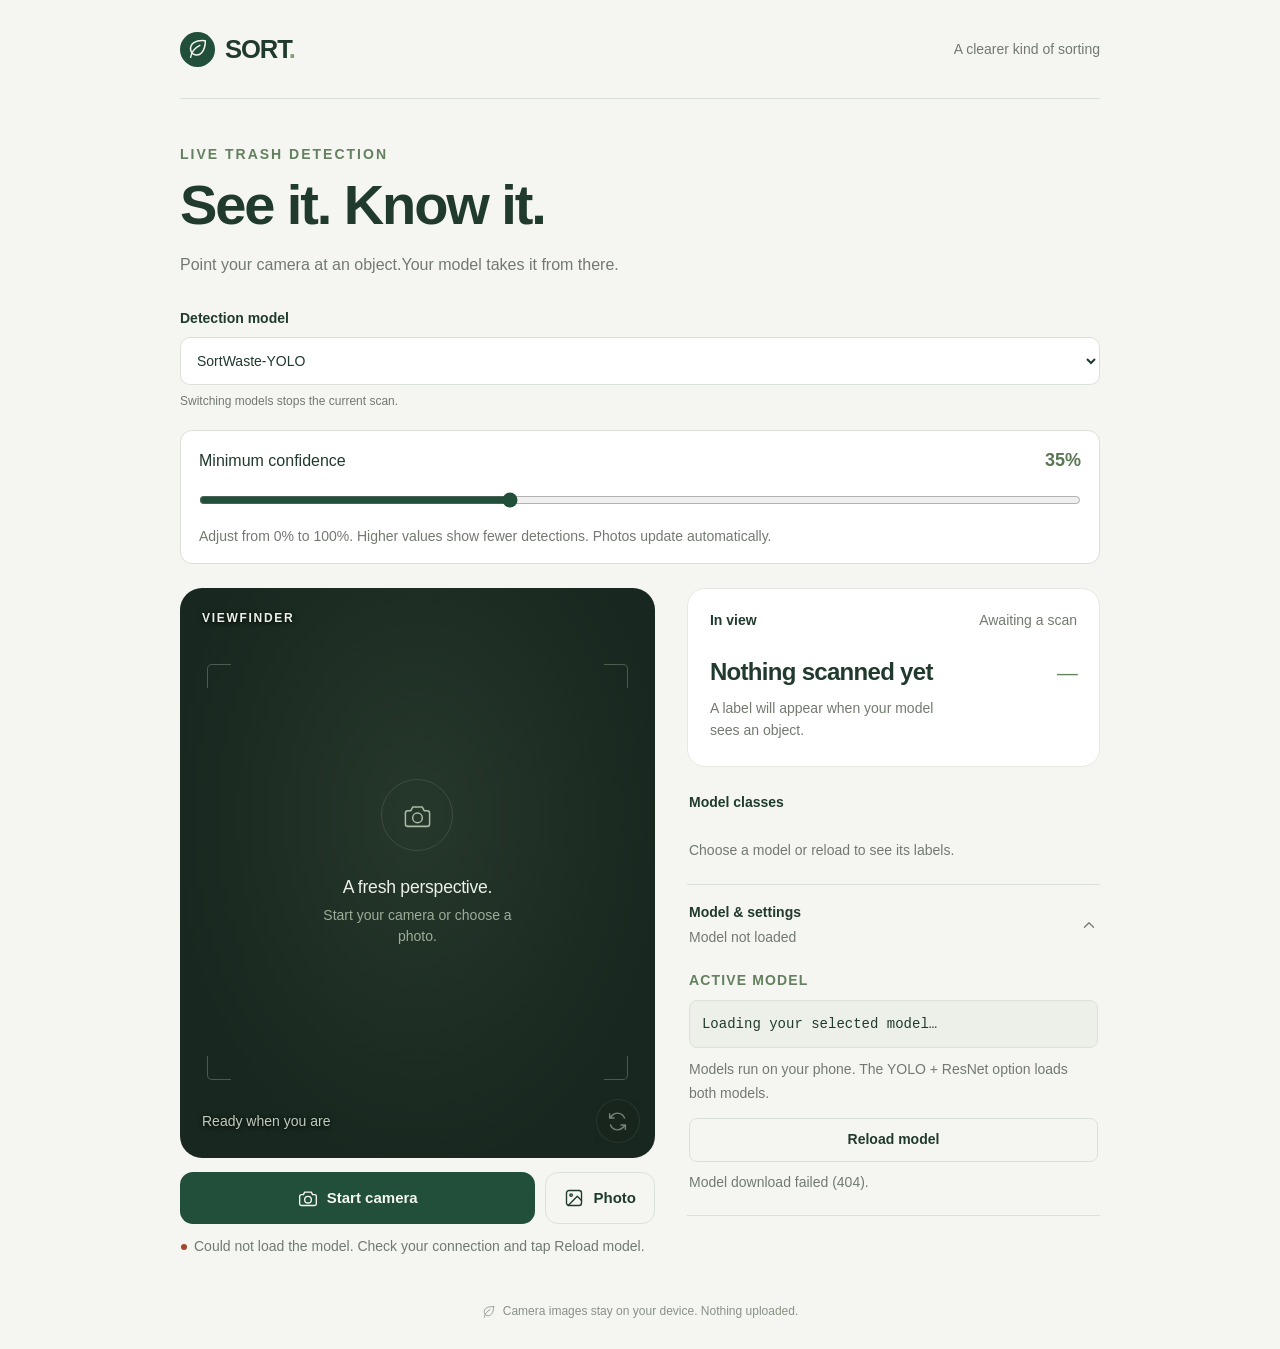
==== commit 25fd1d2d: "Show six TACO and SortWaste YOLO and ResNet pipelines" ====
--- a/index.html
+++ b/index.html
@@ -10,10 +10,10 @@
     <title>SORT · Live trash detection</title>
     <link rel="icon" href="./icon.svg" type="image/svg+xml">
     <link rel="manifest" href="./manifest.webmanifest">
-    <link rel="stylesheet" href="./styles.css?v=d5b8734e0696">
-    <script src="./browser-runtime.js?v=d5b8734e0696" defer></script>
-    <script src="./app.js?v=d5b8734e0696" defer></script>
-    <meta name="sort-build" content="d5b8734e0696">
+    <link rel="stylesheet" href="./styles.css?v=04f455d6147c">
+    <script src="./browser-runtime.js?v=04f455d6147c" defer></script>
+    <script src="./app.js?v=04f455d6147c" defer></script>
+    <meta name="sort-build" content="04f455d6147c">
   </head>
   <body>
     <svg class="svg-definitions" xmlns="http://www.w3.org/2000/svg" aria-hidden="true">
